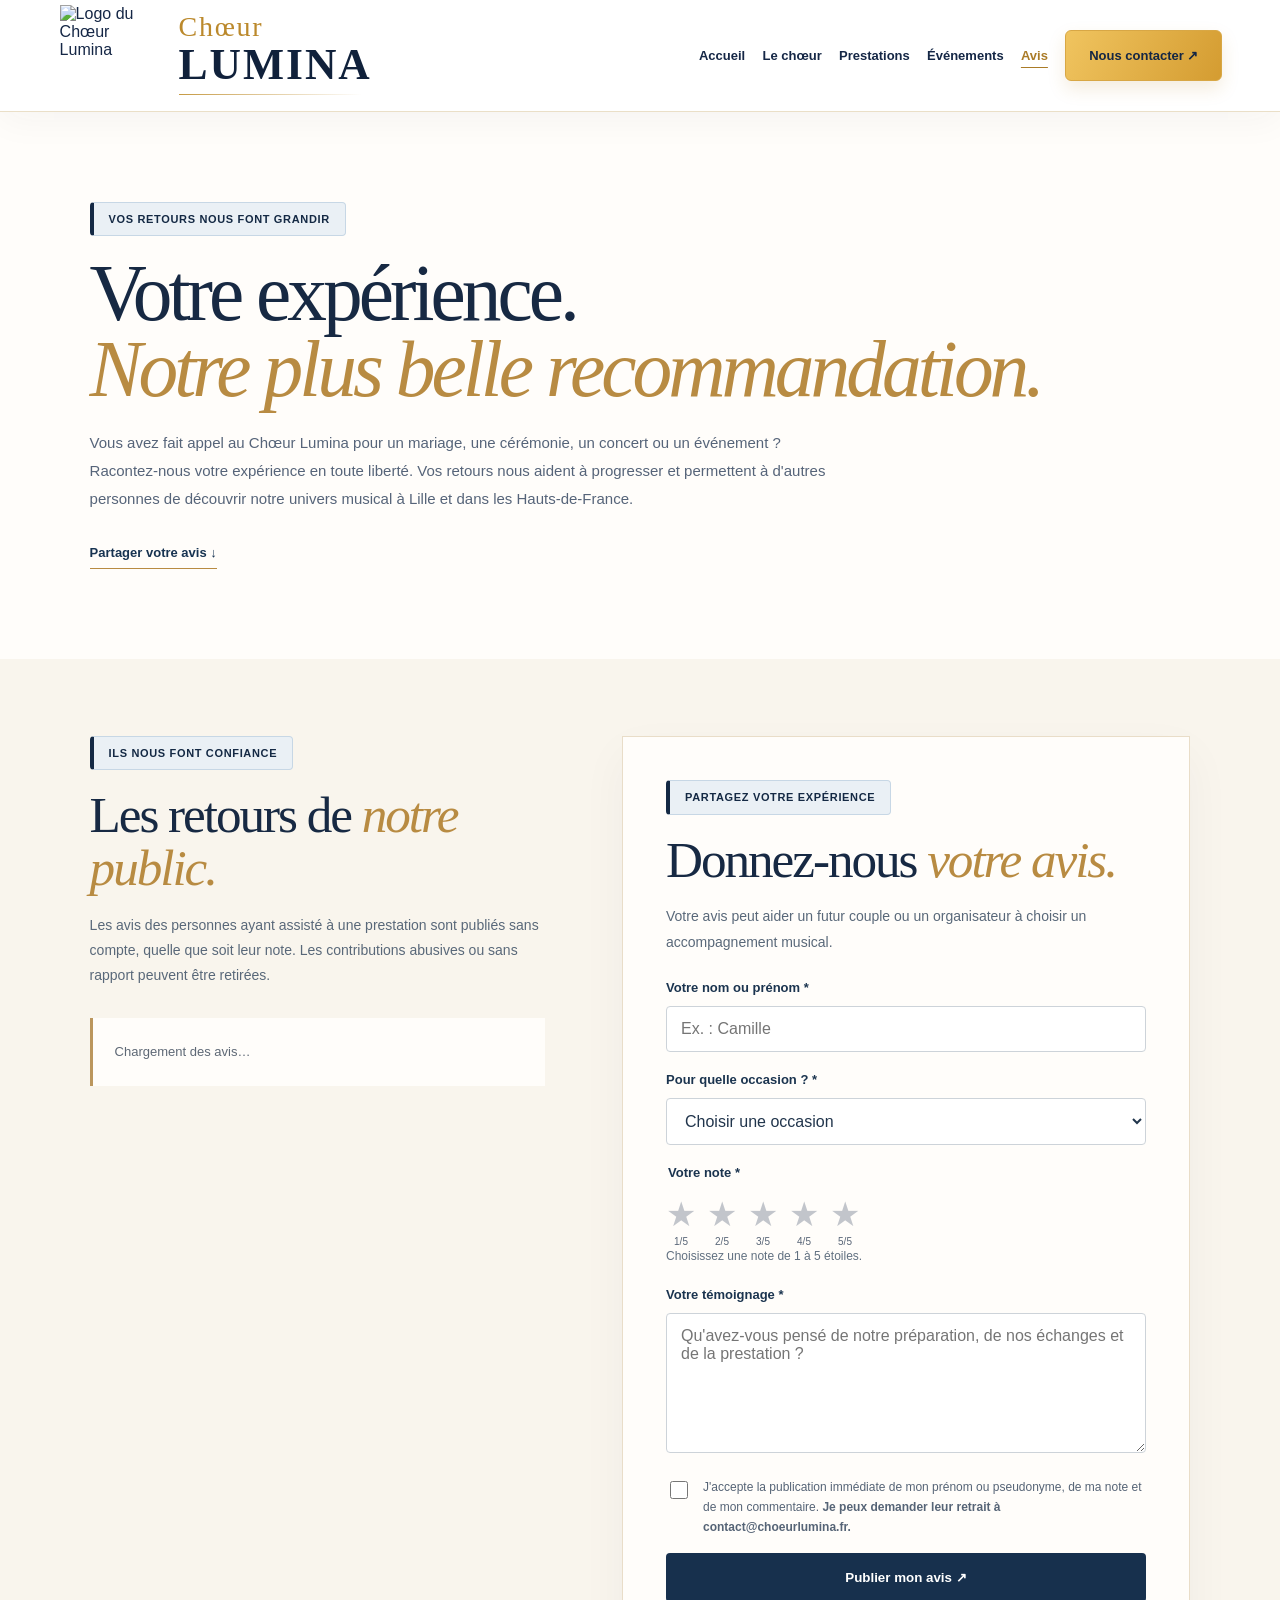
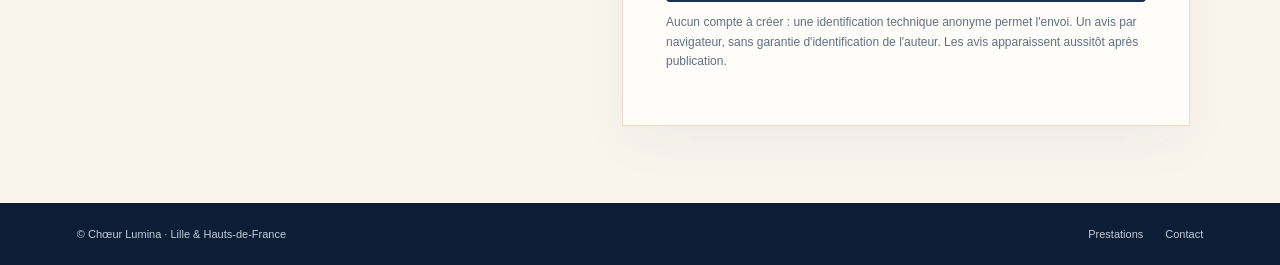
==== avis/index.html @ ef507a14 "Prepare public reviews list and immediate form publishing" ====
<!doctype html>
<html lang="fr">
<head>
  <meta charset="utf-8">
  <meta name="viewport" content="width=device-width, initial-scale=1">
  <meta name="theme-color" content="#fffdfa">
  <meta name="description" content="Vous avez assisté à une prestation du Chœur Lumina à Lille ? Partagez librement votre avis, votre note et votre expérience lors d'un mariage, concert ou cérémonie.">
  <title>Avis et témoignages | Chœur Lumina à Lille</title>
  <link rel="canonical" href="https://choeurlumina.fr/avis/">
  <link rel="stylesheet" href="/prestations.css?v=20261103-01">
  <link rel="stylesheet" href="/site-header.css?v=20261008-09">
  <link rel="stylesheet" href="/avis/avis.css?v=20261103-01">
</head>
<body>
<header class="site-header">
  <a class="brand" href="/" aria-label="Chœur Lumina, accueil">
    <span class="brand-art"><img src="https://raw.githubusercontent.com/gaybg13/Choeur-Lumina-APP-WEB/main/public/icons/icon-512.png" alt="Logo du Chœur Lumina" width="104" height="104"></span>
    <span class="brand-name"><span>Chœur</span><strong>LUMINA</strong><i aria-hidden="true"></i></span>
  </a>
  <button class="menu-toggle" type="button" aria-expanded="false" aria-controls="site-menu" aria-label="Afficher le menu"><span aria-hidden="true">☰</span></button>
  <nav class="site-menu" id="site-menu" aria-label="Navigation principale">
    <a href="/">Accueil</a><a href="/choeur/">Le chœur</a><a href="/prestations/">Prestations</a><a href="/evenements/">Événements</a><a href="/avis/" aria-current="page">Avis</a><a href="/contact/" class="contact-link">Nous contacter ↗</a>
  </nav>
</header>
<main>
  <section class="avis-hero">
    <p class="section-kicker">VOS RETOURS NOUS FONT GRANDIR</p>
    <h1>Votre expérience.<br><em>Notre plus belle recommandation.</em></h1>
    <p>Vous avez fait appel au Chœur Lumina pour un mariage, une cérémonie, un concert ou un événement ? Racontez-nous votre expérience en toute liberté. Vos retours nous aident à progresser et permettent à d'autres personnes de découvrir notre univers musical à Lille et dans les Hauts-de-France.</p>
    <a class="avis-jump" href="#donner-avis">Partager votre avis ↓</a>
  </section>
  <section class="avis-content" aria-labelledby="avis-title">
    <div class="avis-intro">
      <p class="section-kicker">ILS NOUS FONT CONFIANCE</p>
      <h2 id="avis-title">Les retours de <em>notre public.</em></h2>
      <p>Les avis des personnes ayant assisté à une prestation sont publiés sans compte, quelle que soit leur note. Les contributions abusives ou sans rapport peuvent être retirées.</p>
      <div class="avis-summary" id="reviews-summary" hidden><strong id="reviews-average">—</strong><span><span class="avis-summary-stars">★★★★★</span><small id="reviews-count"></small></span></div><div id="reviews-list" class="reviews-list"><p class="avis-empty">Chargement des avis…</p></div>
    </div>
    <div class="avis-form-panel" id="donner-avis">
      <p class="section-kicker">PARTAGEZ VOTRE EXPÉRIENCE</p>
      <h2>Donnez-nous <em>votre avis.</em></h2>
      <p class="avis-lead">Votre avis peut aider un futur couple ou un organisateur à choisir un accompagnement musical.</p>
      <form id="review-form">
        <label for="review-name">Votre nom ou prénom <span aria-hidden="true">*</span></label>
        <input id="review-name" name="name" maxlength="100" autocomplete="name" placeholder="Ex. : Camille" required>
        <label for="review-event">Pour quelle occasion ? <span aria-hidden="true">*</span></label>
        <select id="review-event" name="event" required>
          <option value="">Choisir une occasion</option>
          <option>Mariage</option><option>Messe ou cérémonie religieuse</option><option>Concert</option><option>Hommage ou requiem</option><option>Événement privé ou associatif</option><option>Autre prestation</option>
        </select>
        <fieldset class="rating-fieldset">
          <legend>Votre note <span aria-hidden="true">*</span></legend>
          <div class="rating-options" role="radiogroup" aria-label="Note sur 5">
            <label><input type="radio" name="rating" value="1" required><span>★</span><small>1/5</small></label>
            <label><input type="radio" name="rating" value="2"><span>★</span><small>2/5</small></label>
            <label><input type="radio" name="rating" value="3"><span>★</span><small>3/5</small></label>
            <label><input type="radio" name="rating" value="4"><span>★</span><small>4/5</small></label>
            <label><input type="radio" name="rating" value="5"><span>★</span><small>5/5</small></label>
          </div>
          <p id="rating-label" class="rating-help" aria-live="polite">Choisissez une note de 1 à 5 étoiles.</p>
        </fieldset>
        <label for="review-comment">Votre témoignage <span aria-hidden="true">*</span></label>
        <textarea id="review-comment" name="comment" maxlength="2000" rows="6" placeholder="Qu'avez-vous pensé de notre préparation, de nos échanges et de la prestation ?" required></textarea>
        <label class="review-consent"><input type="checkbox" name="consent" id="review-consent" required><span>J'accepte la publication immédiate de mon prénom ou pseudonyme, de ma note et de mon commentaire. <strong>Je peux demander leur retrait à contact@choeurlumina.fr.</strong></span></label>
        <button type="submit" class="avis-submit">Publier mon avis ↗</button>
        <p class="avis-note">Aucun compte à créer : une identification technique anonyme permet l'envoi. Un avis par navigateur, sans garantie d'identification de l'auteur. Les avis apparaissent aussitôt après publication.</p>
        <p id="review-status" class="avis-status" aria-live="polite"></p>
      </form>
    </div>
  </section>
</main>
<footer class="footer"><span>© Chœur Lumina · Lille & Hauts-de-France</span><div><a href="/prestations/">Prestations</a><a href="/contact/">Contact</a></div></footer>
<script type="module" src="/avis/avis.js?v=20261103-03"></script>
</body>
</html>
---- prestations.css ----
:root{--ink:#172943;--gold:#b88b42;--paper:#fffdfa;--cream:#f9f4ea;--navy:#142640;--muted:#5f6c7c}
*,*::before,*::after{box-sizing:border-box}html{scroll-behavior:smooth;scroll-padding-top:16px}
body{margin:0;background:var(--paper);color:var(--ink);font-family:"DM Sans",sans-serif;-webkit-font-smoothing:antialiased}
a{color:inherit;text-decoration:none}h1,h2,h3,p{margin-top:0}
h1,h2,h3{font-family:"Cormorant Garamond",Georgia,serif;font-weight:500}
a:focus-visible,button:focus-visible{outline:3px solid #c29a54;outline-offset:4px}
.section-kicker{display:inline-flex;align-items:center;gap:10px;padding:5px 16px 5px 5px;margin:0 0 19px;background:#eaf0f5;border:1px solid #c7d7e5;border-radius:4px;color:#142944;font-size:11px;font-weight:800;line-height:1.3;letter-spacing:.075em}
.section-number{display:grid;place-items:center;min-width:35px;height:30px;background:#142944;border-radius:3px;color:#fff;font-size:12px;letter-spacing:normal}
.section-kicker-dark{background:#f5f7f9;color:#142944;border-color:#e0e5eb}.section-kicker-dark .section-number{background:#c89b4c;color:#142640}
.intro{display:grid;grid-template-columns:minmax(0,1fr) minmax(0,.78fr);gap:clamp(30px,6vw,100px);align-items:center;padding:clamp(45px,5vw,75px) clamp(24px,6vw,100px) clamp(44px,5vw,70px);background:linear-gradient(115deg,#fffdf9 9%,#faf5ec 100%)}
.intro-lead h1{font-size:clamp(4.1rem,7vw,8.4rem);line-height:.9;letter-spacing:-.057em;margin:0 0 22px;color:#142640}
h1 em,h2 em{font-weight:500;color:#b88b42}
.intro-emphasis{font:500 clamp(1.35rem,2vw,2rem)/1.23 "Cormorant Garamond",serif;color:#364861;max-width:660px;margin:0}
.intro-side{border-left:2px solid #e2c899;padding-left:clamp(23px,3vw,42px)}
.intro-side>p{font-size:clamp(13px,1.1vw,15px);line-height:1.83;color:#4e5b70;margin:0 0 16px}
.intro-actions{display:flex;align-items:center;flex-wrap:wrap;gap:19px;margin-top:24px}
.button{display:inline-flex;align-items:center;justify-content:space-between;gap:25px;min-height:52px;padding:15px 18px;font-size:12px;font-weight:800;line-height:1.2;transition:transform .22s,box-shadow .22s;border-radius:5px}
.button:hover{transform:translateY(-3px)}
.button-gold{background:linear-gradient(112deg,#edc676,#d6a042);color:#142640;border:1px solid #d6a042;box-shadow:0 10px 22px rgba(167,119,50,.14)}
.button-gold:hover{box-shadow:0 15px 29px rgba(167,119,50,.23)}
.text-link{display:inline-flex;align-items:center;gap:13px;color:#855f2e;font-size:12px;font-weight:800;border-bottom:1px solid #aa7d40;padding-bottom:8px;transition:gap .22s}.text-link:hover{gap:19px}
.offers{padding:clamp(45px,5vw,74px) clamp(24px,6vw,100px) clamp(55px,6vw,84px);background:#f9f5ed}
.offers-heading{display:grid;grid-template-columns:minmax(0,1fr) minmax(0,.6fr);gap:45px;align-items:end;margin-bottom:30px}
.offers-heading h2,.approach-heading h2{font-size:clamp(3rem,4.65vw,5.35rem);letter-spacing:-.05em;line-height:.99;margin:0}
.offers-heading>p{color:#626d7a;font-size:14px;line-height:1.75;max-width:375px;margin:0 0 3px}
.offers-grid{display:grid;grid-template-columns:repeat(2,minmax(0,1fr));gap:16px}
.offer-card{position:relative;display:flex;flex-direction:column;min-height:286px;background:#fffdf9;padding:clamp(25px,2.9vw,39px);border:1px solid #e5d8c2;transition:transform .27s,box-shadow .27s,border-color .27s}
.offer-card:hover{transform:translateY(-4px);box-shadow:0 14px 30px rgba(21,38,64,.08);border-color:#c5a269}
.offer-top{display:flex;justify-content:space-between;align-items:flex-start}
.offer-index{display:grid;place-items:center;background:#152b49;color:#fff;border-radius:4px;width:36px;height:36px;font-weight:800;font-size:12px}
.offer-icon{color:#b68b47;font:34px Georgia,serif;line-height:1}
.offer-card h3{font-size:clamp(2rem,2.6vw,3.15rem);line-height:1.06;letter-spacing:-.025em;margin:22px 0 11px;color:#182f4d}
.offer-card p{font-size:13px;line-height:1.75;color:#667082;max-width:510px;margin:0 0 18px}
.offer-hint{font-size:10px;font-weight:800;color:#815b26;letter-spacing:.12em;margin-top:auto;margin-bottom:16px}
.offer-card>a{display:inline-flex;align-items:center;gap:18px;align-self:flex-start;color:#254261;font-size:12px;font-weight:800;border-bottom:1px solid #b68d4b;padding-bottom:7px;transition:gap .2s}
.offer-card>a:hover{gap:25px}
.approach{display:grid;grid-template-columns:minmax(0,.85fr) minmax(0,1.2fr);gap:clamp(30px,6vw,95px);align-items:start;background:#fffdf9;padding:clamp(48px,5vw,72px) clamp(24px,6vw,100px)}
.approach-heading>p:not(.section-kicker){font-size:14px;color:#5d6b7c;line-height:1.72;max-width:445px;margin:16px 0 0}
.approach-steps{display:grid;gap:0}
.approach-steps>div{display:grid;grid-template-columns:45px minmax(0,1fr);column-gap:15px;padding:19px 0;border-bottom:1px solid #e9dfce}
.approach-steps>div:first-child{padding-top:5px}.approach-steps>div:last-child{border-bottom:none}
.approach-steps>div>span{grid-row:span 2;color:#b3863f;font:600 31px/1 "Cormorant Garamond",serif}
.approach-steps strong{font-size:14px;color:#1a2f4d;margin-bottom:6px}
.approach-steps p{font-size:12px;line-height:1.7;color:#667284;margin:0}
.invite{display:flex;justify-content:space-between;align-items:center;gap:35px;background:#142640;color:#fff;padding:clamp(38px,4.5vw,64px) clamp(24px,6vw,100px)}
.invite>div{max-width:850px}
.invite h2{font-size:clamp(2.5rem,4vw,4.7rem);line-height:1.03;letter-spacing:-.032em;margin:0 0 14px}
.invite h2 em{color:#e6bd75}
.invite p:not(.section-kicker){color:#dae1e9;font-size:13px;line-height:1.7;margin:0}
.invite .button{flex:none}
.footer{display:flex;align-items:center;justify-content:space-between;gap:25px;background:#0c1d34;color:#c2ccda;padding:25px clamp(24px,6vw,100px);font-size:11px}
.footer div{display:flex;gap:22px}.footer a:hover{color:#efc37b}
@media(max-width:1080px){.intro{grid-template-columns:minmax(0,1fr) minmax(0,.95fr)}.intro-lead h1{font-size:clamp(3.7rem,6.7vw,6rem)}.offers-heading h2,.approach-heading h2{font-size:clamp(2.9rem,5vw,4.4rem)}}
@media(max-width:760px){.intro,.offers-heading,.approach{grid-template-columns:1fr;gap:24px}.intro{padding:38px 6%}.intro-lead h1{font-size:clamp(3.7rem,11vw,6rem)}.intro-side{padding-left:18px}.offers{padding:46px 6%}.offers-grid{grid-template-columns:1fr}.offers-heading{gap:13px}.offer-card{min-height:0;padding:25px}.offer-card h3{font-size:2.6rem}.approach{padding:47px 6%;gap:18px}.invite{flex-direction:column;align-items:stretch;gap:25px;padding:42px 6%}.invite .button{align-self:flex-start}.footer{padding:24px 6%;flex-direction:column;align-items:flex-start;gap:18px}}
@media(max-width:390px){.intro-lead h1{font-size:clamp(3.3rem,11vw,4.3rem)}.intro-actions{align-items:flex-start;flex-direction:column}.button{font-size:11px}}
@media(prefers-reduced-motion:reduce){html{scroll-behavior:auto}*,*:before,*:after{transition:none!important;animation:none!important}}

/* Épure la numérotation, privilégie les intitulés */
.section-kicker{padding:9px 15px;border-left:4px solid #142944;letter-spacing:.06em}
.section-kicker-dark{border-left-color:#d0a451}
.offer-top{justify-content:flex-end}
.offer-card h3{margin-top:13px}
.approach-steps>div{grid-template-columns:1fr;padding:18px 0;gap:5px}
.approach-steps strong{font-size:15px}

/* Identité commerciale illustrée, photo transparente intégrée sans cadre artificiel */
.intro{grid-template-columns:minmax(0,1.14fr) minmax(320px,.86fr);gap:clamp(28px,5vw,82px);align-items:center;padding-block:36px 0;min-height:500px;overflow:hidden;position:relative}
.intro-content{position:relative;z-index:2;padding-bottom:50px}
.intro-lead{display:contents}
.intro-content h1{font-size:clamp(4.2rem,6.1vw,7.8rem);letter-spacing:-.055em;line-height:.91;margin-bottom:18px}
.intro-content .intro-emphasis{font-size:clamp(1.6rem,2.3vw,2.6rem);max-width:640px;margin-bottom:16px;color:#3b4b62}
.intro-content .intro-side{border-left:0;padding-left:0;max-width:650px}
.intro-content .intro-side>p{margin-bottom:10px;font-size:14px;line-height:1.75}
.intro-content .intro-side strong{color:#162d49}
.intro-content .intro-actions{margin-top:21px}
.intro-visual{position:relative;align-self:stretch;min-height:495px;isolation:isolate;display:flex;justify-content:center;align-items:flex-end;background:linear-gradient(145deg,#1b3150,#11223c);border-radius:175px 175px 0 0;border:1px solid rgba(210,178,123,.27);border-bottom:none;overflow:hidden}
.intro-visual::before{content:"";position:absolute;inset:10% 10% auto;border:1px solid rgba(214,177,111,.42);border-radius:50%;aspect-ratio:1;z-index:0}
.intro-visual::after{content:"";position:absolute;width:48%;height:30%;border-radius:50%;filter:blur(50px);background:rgba(223,173,87,.2);top:23%;left:20%;z-index:0}
.intro-visual img{display:block;width:min(112%,490px);max-width:none;height:auto;max-height:485px;object-fit:contain;position:relative;z-index:2;filter:drop-shadow(0 13px 18px rgba(4,14,30,.18))}
.image-eyebrow{position:absolute;z-index:3;left:32px;top:32px;color:#f3d99e;font-size:10px;letter-spacing:.16em;font-weight:800}
.photo-caption{position:absolute;left:23px;bottom:18px;right:23px;background:rgba(12,28,51,.89);border:1px solid rgba(234,195,127,.35);padding:13px 15px;color:#f7edd9;font-size:11px;font-weight:600;line-height:1.3;z-index:3;display:flex;align-items:center;gap:12px}
.photo-caption-line{display:inline-block;flex:none;width:24px;height:1px;background:#e1b866}
@media(max-width:1100px){.intro{grid-template-columns:minmax(0,1fr) minmax(270px,.75fr);gap:25px}.intro-content h1{font-size:clamp(3.8rem,6vw,6.5rem)}.intro-visual{min-height:430px}.intro-visual img{max-height:420px}}
@media(max-width:760px){.intro{grid-template-columns:1fr;gap:0;padding:36px 6% 0;min-height:0}.intro-content{padding-bottom:30px}.intro-content h1{font-size:clamp(3.75rem,11vw,5.8rem)}.intro-visual{min-height:355px;max-width:510px;width:100%;margin-inline:auto;border-radius:160px 160px 0 0}.intro-visual img{max-height:360px}.image-eyebrow{top:22px;left:24px}.photo-caption{bottom:13px}.offers{padding-top:50px}}
@media(max-width:390px){.intro-visual{min-height:320px}.intro-visual img{max-height:322px}.intro-content .intro-side>p{font-size:13px}}

/* Fond ivoire-doré : le vêtement noir des musiciens reste parfaitement détaché */
.intro-visual{background:radial-gradient(ellipse at 55% 37%,#fffdf4 0%,#f4e7d2 52%,#ddc7a5 100%);border-color:#d5bb91}
.intro-visual::before{border-color:rgba(50,62,76,.22)}
.intro-visual::after{background:rgba(184,136,64,.15)}
.image-eyebrow{color:#73552e}
.intro-visual img{width:min(100%,405px);max-height:440px}
.photo-caption{background:rgba(18,39,67,.95);border-color:#caa56b}

/* Composition éditoriale épurée — le bassiste est détouré, sans panneau coloré */
.intro{
  background:#fffdfa;
  grid-template-columns:minmax(0,1fr) minmax(300px,.68fr);
  gap:clamp(22px,3vw,65px);
  padding-block:clamp(42px,5vw,74px);
  min-height:0;
  align-items:center;
  overflow:visible;
}
.intro-content{padding-bottom:0}
.intro-visual{
  align-self:center;
  min-height:0;
  display:flex;
  align-items:center;
  justify-content:center;
  background:none;
  border:0;
  border-radius:0;
  overflow:visible;
  isolation:auto;
  padding:10px 0;
}
.intro-visual::before,.intro-visual::after{content:none;display:none}
.intro-visual img{
  position:relative;
  width:min(100%,350px);
  max-width:100%;
  height:auto;
  max-height:none;
  object-fit:contain;
  filter:drop-shadow(0 14px 15px rgba(19,38,62,.14));
  image-rendering:auto;
}
@media(max-width:1100px){
 .intro{grid-template-columns:minmax(0,1fr) minmax(255px,.65fr)}
 .intro-visual{min-height:0;border-radius:0}
 .intro-visual img{max-height:none;width:min(100%,320px)}
}
@media(max-width:760px){
 .intro{grid-template-columns:1fr;padding:37px 6% 34px;gap:10px}
 .intro-visual{max-width:420px;min-height:0;width:100%;margin:auto;padding-top:5px}
 .intro-visual img{max-height:none;width:min(78%,330px)}
 .intro-content{padding-bottom:12px}
}

/* Possibilités de prestations mariage : continuité de la charte ivoire, marine et or */
.wedding-options{padding:clamp(48px,5vw,76px) clamp(24px,6vw,100px);background:#fffdfa}
.wedding-options-heading{max-width:900px;margin-bottom:26px}
.wedding-options-heading h2{font-size:clamp(2.6rem,4.5vw,5rem);line-height:1.02;letter-spacing:-.045em;margin:0 0 18px;color:#172943}
.wedding-options-heading>p:not(.section-kicker){font-size:14px;line-height:1.85;color:#586679;max-width:780px}
.wedding-options-grid{display:grid;grid-template-columns:repeat(2,minmax(0,1fr));gap:15px;margin:26px 0}
.wedding-options-grid article{padding:clamp(23px,2.5vw,34px);background:#f9f5ed;border:1px solid #e7dcc9;border-top:3px solid #b88b42}
.wedding-options-grid h3{font-size:clamp(1.85rem,2.5vw,2.7rem);line-height:1.08;color:#172943;margin:0 0 12px}
.wedding-options-grid p,.wedding-options-note{font-size:13px;line-height:1.8;color:#596779;margin:0}
.wedding-options-grid article:last-child{grid-column:1/-1}
.wedding-options-note{margin:0 0 23px;max-width:800px}
@media(max-width:760px){.wedding-options{padding:47px 6%}.wedding-options-grid{grid-template-columns:1fr}.wedding-options-grid article:last-child{grid-column:auto}}
---- site-header.css ----
/* Identical editorial masthead on every Chœur Lumina page.
   Mirrors the approved homepage banner; deliberately scoped so footer/page
   content uses its own CSS. */
.site-header{height:112px;padding:7px clamp(22px,4.5vw,85px);display:flex;justify-content:space-between;align-items:center;gap:28px;position:relative;z-index:50;background:#fff;border-bottom:1px solid #eadfc8;box-shadow:0 8px 35px rgba(38,40,48,.045);color:#152746;font-family:"DM Sans",sans-serif}
.site-header .brand{display:flex;align-items:center;flex-shrink:0;gap:16px;min-width:0;color:#152746;font-size:initial;letter-spacing:normal}
.site-header .brand-art{display:flex;align-items:center;justify-content:center;width:105px;height:103px;flex:none;overflow:hidden}
.site-header .brand-art img{display:block;width:101px;height:101px;object-fit:contain;mix-blend-mode:multiply}
.site-header .brand-name{display:flex;flex-direction:column;font-family:"Cormorant Garamond",Georgia,serif;line-height:.81;white-space:nowrap}
.site-header .brand-name>span{font-size:28px;color:#bb892c;letter-spacing:.06em;font-weight:500}
.site-header .brand-name strong{font-size:clamp(38px,3.4vw,57px);color:#10213b;font-weight:600;letter-spacing:.045em;margin-top:8px}
.site-header .brand-name i{display:block;height:1px;background:linear-gradient(90deg,#c69a44,transparent);width:95%;margin-top:12px}
.site-header .site-menu{display:flex;align-items:center;gap:clamp(9px,1.35vw,24px);font-size:13px;font-weight:600;white-space:nowrap}
.site-header .site-menu>a:not(.contact-link){transition:color .25s}
.site-header .site-menu>a:not(.contact-link):hover{color:#bb892c}
.site-header .site-menu a[aria-current="page"]:not(.contact-link){color:#aa7b27;text-decoration:underline;text-underline-offset:7px}
.site-header .contact-link{display:flex;gap:24px;align-items:center;justify-content:center;padding:17px 23px;border:1px solid #d8a745;border-radius:6px;background:linear-gradient(116deg,#f0c45f,#d49c31);color:#142644;box-shadow:0 8px 18px rgba(184,127,36,.15);transition:transform .25s,box-shadow .25s}
.site-header .contact-link:hover{transform:translateY(-3px);box-shadow:0 13px 22px rgba(184,127,36,.21)}
.site-header .menu-toggle{display:none}
.site-header a:focus-visible,.site-header button:focus-visible{outline:3px solid #bb892c;outline-offset:4px}
@media(max-width:1250px){
 .site-header{padding:6px 3%;gap:12px}
 .site-header .brand{gap:8px}
 .site-header .brand-art,.site-header .brand-art img{width:85px;height:85px}
 .site-header .brand-name strong{font-size:43px}
 .site-header .site-menu{gap:16px}
 .site-header .contact-link{padding:14px 15px;gap:9px}
}
@media(max-width:1080px){
 .site-header{height:76px;padding:5px 18px}
 .site-header .brand-art,.site-header .brand-art img{width:62px;height:62px}
 .site-header .brand-name strong{font-size:34px}
 .site-header .brand-name>span{font-size:18px}
 .site-header .brand-name i{margin-top:9px}
 .site-header .menu-toggle{display:grid;place-items:center;width:42px;height:42px;border:1px solid #e3d0a7;background:transparent;color:#112340;font-size:24px;border-radius:5px;cursor:pointer}
 .site-header .site-menu{display:none;position:absolute;top:76px;left:0;right:0;background:#fffbf3;box-shadow:0 20px 30px rgba(9,22,40,.15);padding:15px;flex-direction:column;align-items:stretch;gap:0;font-size:14px;white-space:normal}
 .site-header .site-menu.is-open{display:flex}
 .site-header .site-menu>a{padding:14px}
 .site-header .site-menu .contact-link{justify-content:center}
}
---- avis/avis.css ----
.avis-hero{padding:clamp(55px,7vw,105px) clamp(24px,7vw,115px);background:#fffdfa}.avis-hero h1{font-size:clamp(3.7rem,6.2vw,7.5rem);line-height:.96;letter-spacing:-.05em;max-width:1040px;margin:0 0 22px}.avis-hero h1 em,.avis-content h2 em{color:#b88b42}.avis-hero>p:not(.section-kicker){color:#566479;line-height:1.85;max-width:760px;font-size:15px}.avis-jump{display:inline-block;margin-top:18px;padding-bottom:8px;border-bottom:1px solid #b88b42;color:#173351;font-weight:700;font-size:13px}.avis-content{display:grid;grid-template-columns:minmax(0,.8fr) minmax(0,1fr);gap:clamp(28px,6vw,100px);padding:clamp(50px,6vw,90px) clamp(24px,7vw,115px);background:#f9f5ed}.avis-content h2{font-size:clamp(2.8rem,4vw,5rem);line-height:1.03;letter-spacing:-.04em;margin:0 0 18px;color:#172943}.avis-intro>p:not(.section-kicker),.avis-lead{color:#596879;font-size:14px;line-height:1.8}.avis-empty{border-left:3px solid #bb965d;padding:22px;background:#fffdfa;color:#5e6875;font-size:13px;line-height:1.8;margin-top:30px}.avis-form-panel{padding:clamp(24px,3.4vw,46px);background:#fffdfa;border:1px solid #e9ddc8;box-shadow:0 18px 45px rgba(20,38,64,.045)}#review-form{display:grid;gap:11px;margin-top:25px}#review-form>label:not(.review-consent),.rating-fieldset legend{font-size:13px;font-weight:700;color:#1b344f}#review-form input:not([type=radio]):not([type=checkbox]),#review-form select,#review-form textarea{font:inherit;width:100%;padding:13px 14px;background:#fff;border:1px solid #cdd3d9;border-radius:4px;color:#21354c;margin-bottom:9px}#review-form textarea{resize:vertical;min-height:140px}.rating-fieldset{border:0;padding:2px 0 10px;margin:0}.rating-options{display:flex;gap:11px;flex-wrap:wrap;margin-top:12px}.rating-options label{display:flex;flex-direction:column;align-items:center;gap:2px;cursor:pointer}.rating-options input{position:absolute;opacity:0;width:1px;height:1px}.rating-options span{font-size:34px;color:#c2c5cb;transition:color .15s}.rating-options label.chosen span,.rating-options label.filled span{color:#b88b42}.rating-options input:focus-visible+span{outline:2px solid #173351;outline-offset:2px}.rating-options small{font-size:10px;color:#576476}.rating-help,.avis-note,.avis-status{font-size:12px;color:#617080;line-height:1.6;margin:0}.review-consent{display:flex;align-items:flex-start;gap:12px;font-size:12px;line-height:1.65;color:#566476;margin:5px 0}.review-consent input{width:18px;height:18px;flex:none;margin-top:3px}.avis-submit{background:#17304d;color:#fff;border:0;border-radius:4px;padding:17px 22px;font-weight:700;cursor:pointer;text-align:center}.avis-submit:hover{background:#2a4767}@media(max-width:800px){.avis-content{grid-template-columns:1fr}.avis-hero,.avis-content{padding-inline:6%}}
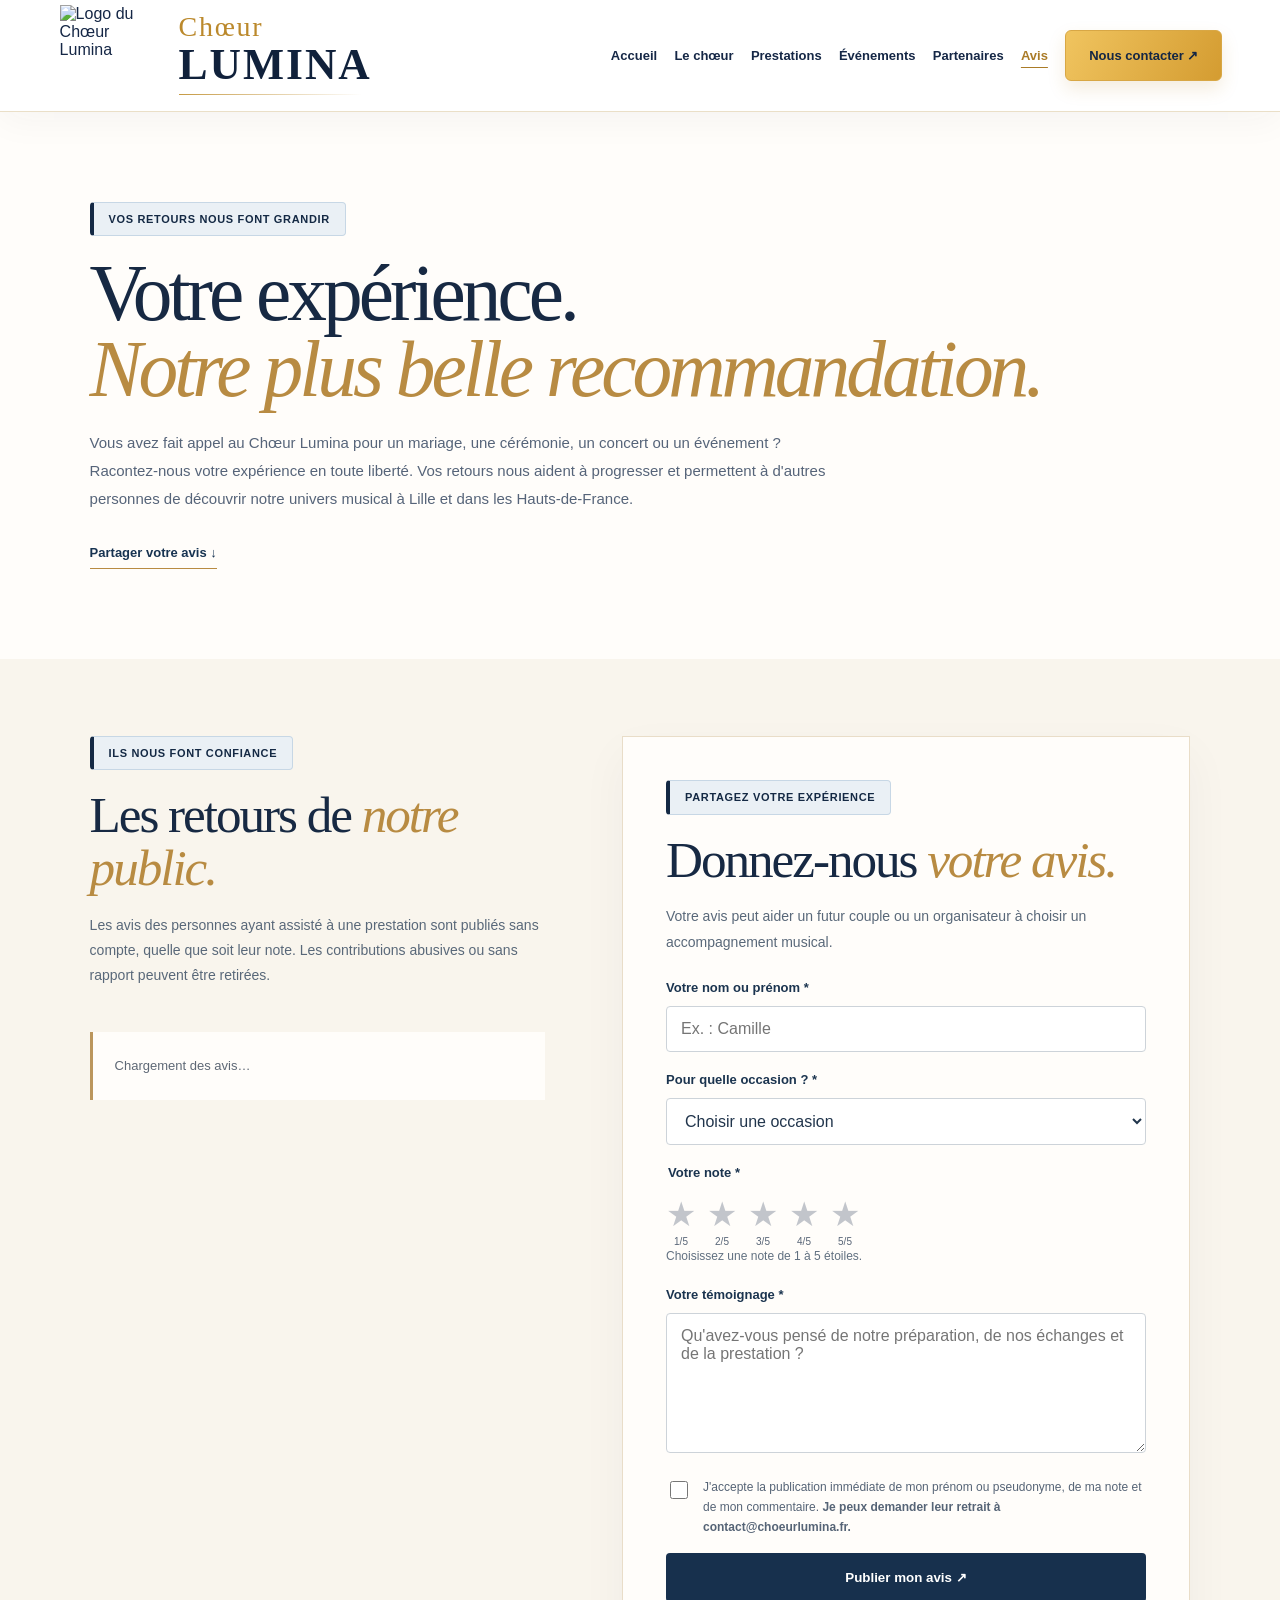
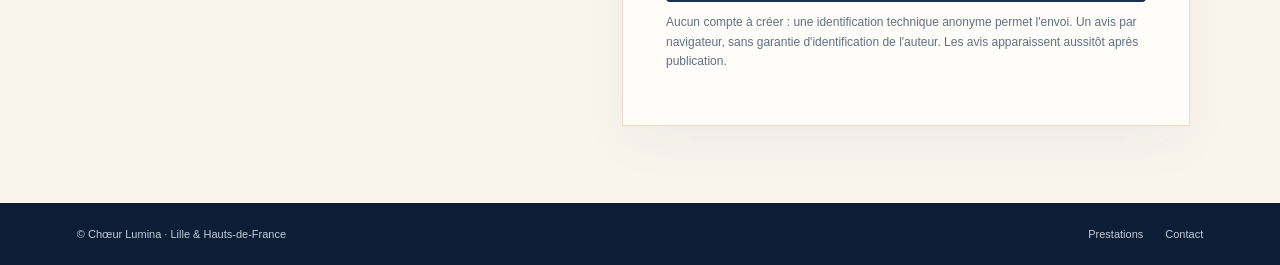
==== commit bc24c767: "Navigation: show Avis section in the main menu" ====
--- a/avis/index.html
+++ b/avis/index.html
@@ -19,7 +19,7 @@
   </a>
   <button class="menu-toggle" type="button" aria-expanded="false" aria-controls="site-menu" aria-label="Afficher le menu"><span aria-hidden="true">☰</span></button>
   <nav class="site-menu" id="site-menu" aria-label="Navigation principale">
-    <a href="/">Accueil</a><a href="/choeur/">Le chœur</a><a href="/prestations/">Prestations</a><a href="/evenements/">Événements</a><a href="/avis/" aria-current="page">Avis</a><a href="/contact/" class="contact-link">Nous contacter ↗</a>
+    <a href="/">Accueil</a><a href="/choeur/">Le chœur</a><a href="/prestations/">Prestations</a><a href="/evenements/">Événements</a><a href="/partenaires/">Partenaires</a><a href="/avis/" aria-current="page">Avis</a><a href="/contact/" class="contact-link">Nous contacter ↗</a>
   </nav>
 </header>
 <main>
@@ -70,6 +70,7 @@
   </section>
 </main>
 <footer class="footer"><span>© Chœur Lumina · Lille & Hauts-de-France</span><div><a href="/prestations/">Prestations</a><a href="/contact/">Contact</a></div></footer>
+<script src="/avis/firebase-config.js?v=20261103-01"></script>
 <script type="module" src="/avis/avis.js?v=20261103-03"></script>
 </body>
 </html>
--- a/avis/avis.css
+++ b/avis/avis.css
@@ -1 +1,15 @@
-.avis-hero{padding:clamp(55px,7vw,105px) clamp(24px,7vw,115px);background:#fffdfa}.avis-hero h1{font-size:clamp(3.7rem,6.2vw,7.5rem);line-height:.96;letter-spacing:-.05em;max-width:1040px;margin:0 0 22px}.avis-hero h1 em,.avis-content h2 em{color:#b88b42}.avis-hero>p:not(.section-kicker){color:#566479;line-height:1.85;max-width:760px;font-size:15px}.avis-jump{display:inline-block;margin-top:18px;padding-bottom:8px;border-bottom:1px solid #b88b42;color:#173351;font-weight:700;font-size:13px}.avis-content{display:grid;grid-template-columns:minmax(0,.8fr) minmax(0,1fr);gap:clamp(28px,6vw,100px);padding:clamp(50px,6vw,90px) clamp(24px,7vw,115px);background:#f9f5ed}.avis-content h2{font-size:clamp(2.8rem,4vw,5rem);line-height:1.03;letter-spacing:-.04em;margin:0 0 18px;color:#172943}.avis-intro>p:not(.section-kicker),.avis-lead{color:#596879;font-size:14px;line-height:1.8}.avis-empty{border-left:3px solid #bb965d;padding:22px;background:#fffdfa;color:#5e6875;font-size:13px;line-height:1.8;margin-top:30px}.avis-form-panel{padding:clamp(24px,3.4vw,46px);background:#fffdfa;border:1px solid #e9ddc8;box-shadow:0 18px 45px rgba(20,38,64,.045)}#review-form{display:grid;gap:11px;margin-top:25px}#review-form>label:not(.review-consent),.rating-fieldset legend{font-size:13px;font-weight:700;color:#1b344f}#review-form input:not([type=radio]):not([type=checkbox]),#review-form select,#review-form textarea{font:inherit;width:100%;padding:13px 14px;background:#fff;border:1px solid #cdd3d9;border-radius:4px;color:#21354c;margin-bottom:9px}#review-form textarea{resize:vertical;min-height:140px}.rating-fieldset{border:0;padding:2px 0 10px;margin:0}.rating-options{display:flex;gap:11px;flex-wrap:wrap;margin-top:12px}.rating-options label{display:flex;flex-direction:column;align-items:center;gap:2px;cursor:pointer}.rating-options input{position:absolute;opacity:0;width:1px;height:1px}.rating-options span{font-size:34px;color:#c2c5cb;transition:color .15s}.rating-options label.chosen span,.rating-options label.filled span{color:#b88b42}.rating-options input:focus-visible+span{outline:2px solid #173351;outline-offset:2px}.rating-options small{font-size:10px;color:#576476}.rating-help,.avis-note,.avis-status{font-size:12px;color:#617080;line-height:1.6;margin:0}.review-consent{display:flex;align-items:flex-start;gap:12px;font-size:12px;line-height:1.65;color:#566476;margin:5px 0}.review-consent input{width:18px;height:18px;flex:none;margin-top:3px}.avis-submit{background:#17304d;color:#fff;border:0;border-radius:4px;padding:17px 22px;font-weight:700;cursor:pointer;text-align:center}.avis-submit:hover{background:#2a4767}@media(max-width:800px){.avis-content{grid-template-columns:1fr}.avis-hero,.avis-content{padding-inline:6%}}+.avis-hero{padding:clamp(55px,7vw,105px) clamp(24px,7vw,115px);background:#fffdfa}.avis-hero h1{font-size:clamp(3.7rem,6.2vw,7.5rem);line-height:.96;letter-spacing:-.05em;max-width:1040px;margin:0 0 22px}.avis-hero h1 em,.avis-content h2 em{color:#b88b42}.avis-hero>p:not(.section-kicker){color:#566479;line-height:1.85;max-width:760px;font-size:15px}.avis-jump{display:inline-block;margin-top:18px;padding-bottom:8px;border-bottom:1px solid #b88b42;color:#173351;font-weight:700;font-size:13px}.avis-content{display:grid;grid-template-columns:minmax(0,.8fr) minmax(0,1fr);gap:clamp(28px,6vw,100px);padding:clamp(50px,6vw,90px) clamp(24px,7vw,115px);background:#f9f5ed}.avis-content h2{font-size:clamp(2.8rem,4vw,5rem);line-height:1.03;letter-spacing:-.04em;margin:0 0 18px;color:#172943}.avis-intro>p:not(.section-kicker),.avis-lead{color:#596879;font-size:14px;line-height:1.8}.avis-empty{border-left:3px solid #bb965d;padding:22px;background:#fffdfa;color:#5e6875;font-size:13px;line-height:1.8;margin-top:30px}.avis-form-panel{padding:clamp(24px,3.4vw,46px);background:#fffdfa;border:1px solid #e9ddc8;box-shadow:0 18px 45px rgba(20,38,64,.045)}#review-form{display:grid;gap:11px;margin-top:25px}#review-form>label:not(.review-consent),.rating-fieldset legend{font-size:13px;font-weight:700;color:#1b344f}#review-form input:not([type=radio]):not([type=checkbox]),#review-form select,#review-form textarea{font:inherit;width:100%;padding:13px 14px;background:#fff;border:1px solid #cdd3d9;border-radius:4px;color:#21354c;margin-bottom:9px}#review-form textarea{resize:vertical;min-height:140px}.rating-fieldset{border:0;padding:2px 0 10px;margin:0}.rating-options{display:flex;gap:11px;flex-wrap:wrap;margin-top:12px}.rating-options label{display:flex;flex-direction:column;align-items:center;gap:2px;cursor:pointer}.rating-options input{position:absolute;opacity:0;width:1px;height:1px}.rating-options span{font-size:34px;color:#c2c5cb;transition:color .15s}.rating-options label.chosen span,.rating-options label.filled span{color:#b88b42}.rating-options input:focus-visible+span{outline:2px solid #173351;outline-offset:2px}.rating-options small{font-size:10px;color:#576476}.rating-help,.avis-note,.avis-status{font-size:12px;color:#617080;line-height:1.6;margin:0}.review-consent{display:flex;align-items:flex-start;gap:12px;font-size:12px;line-height:1.65;color:#566476;margin:5px 0}.review-consent input{width:18px;height:18px;flex:none;margin-top:3px}.avis-submit{background:#17304d;color:#fff;border:0;border-radius:4px;padding:17px 22px;font-weight:700;cursor:pointer;text-align:center}.avis-submit:hover{background:#2a4767}@media(max-width:800px){.avis-content{grid-template-columns:1fr}.avis-hero,.avis-content{padding-inline:6%}}
+
+.avis-summary{display:flex;align-items:center;gap:16px;padding:19px 21px;border:1px solid #e7dcc9;background:#fffdfa;margin:22px 0}
+.avis-summary[hidden]{display:none}
+.avis-summary strong{font:600 42px/1 "Cormorant Garamond",Georgia,serif;color:#172943}
+.avis-summary>span{display:grid;gap:4px}
+.avis-summary-stars,.review-stars{color:#b88b42;letter-spacing:2px}
+.avis-summary small{font-size:12px;color:#5d6c7c}
+.reviews-list{display:grid;gap:12px}
+.review-item{padding:20px;background:#fffdfa;border:1px solid #e6dccb;overflow-wrap:anywhere}
+.review-top{display:flex;align-items:center;justify-content:space-between;gap:14px;flex-wrap:wrap}
+.review-top strong{font-size:14px;color:#172943}
+.review-category{font-size:11px;text-transform:uppercase;letter-spacing:.06em;color:#916a36;margin:9px 0}
+.review-comment{white-space:pre-wrap;font-size:13px;line-height:1.7;color:#516074;margin:0}
+.avis-submit:disabled{opacity:.6;cursor:not-allowed}
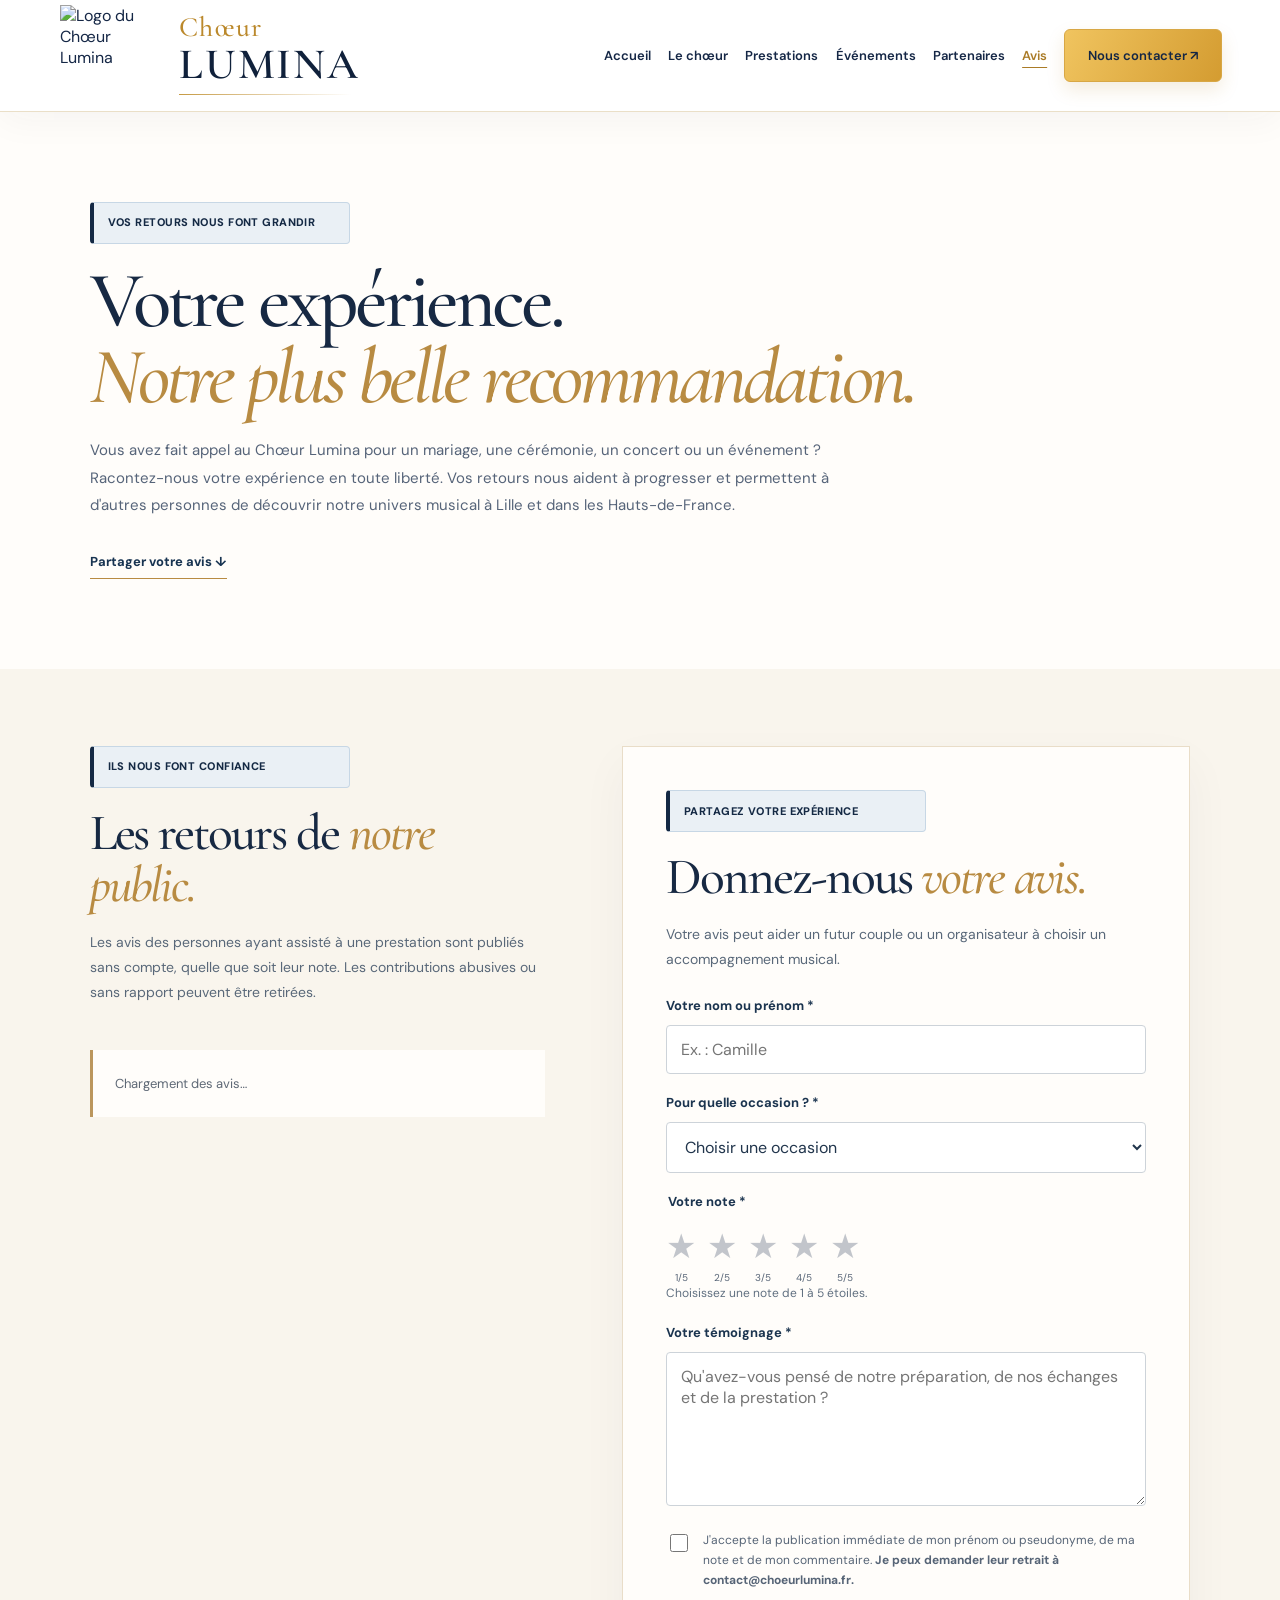
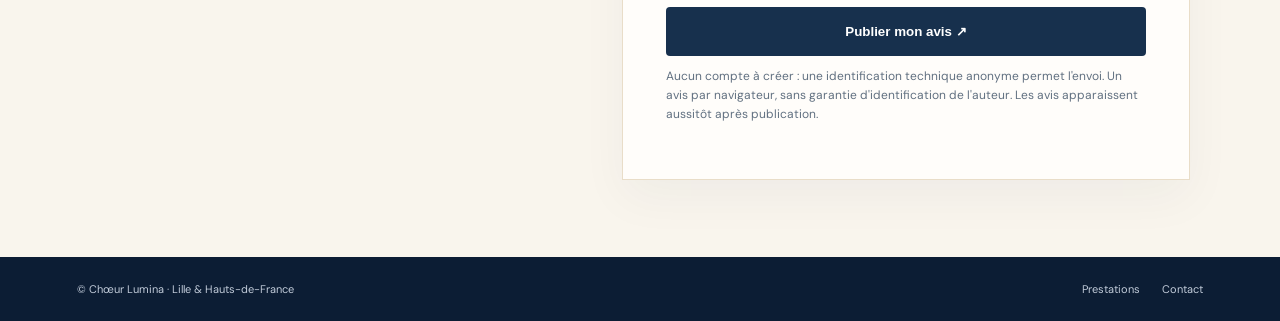
==== commit edb1431d: "Harmonize reviews typography with site fonts and section labels" ====
--- a/avis/index.html
+++ b/avis/index.html
@@ -7,9 +7,13 @@
   <meta name="description" content="Vous avez assisté à une prestation du Chœur Lumina à Lille ? Partagez librement votre avis, votre note et votre expérience lors d'un mariage, concert ou cérémonie.">
   <title>Avis et témoignages | Chœur Lumina à Lille</title>
   <link rel="canonical" href="https://choeurlumina.fr/avis/">
+  <link rel="preconnect" href="https://fonts.googleapis.com">
+  <link rel="preconnect" href="https://fonts.gstatic.com" crossorigin>
+  <link href="https://fonts.googleapis.com/css2?family=Cormorant+Garamond:ital,wght@0,400;0,500;0,600;1,500;1,600&family=DM+Sans:wght@400;500;600;700&display=swap" rel="stylesheet">
   <link rel="stylesheet" href="/prestations.css?v=20261103-01">
   <link rel="stylesheet" href="/site-header.css?v=20261008-09">
-  <link rel="stylesheet" href="/avis/avis.css?v=20261103-01">
+  <link rel="stylesheet" href="/section-labels.css?v=20261008-17">
+  <link rel="stylesheet" href="/avis/avis.css?v=20261104-01">
 </head>
 <body>
 <header class="site-header">
@@ -70,7 +74,7 @@
   </section>
 </main>
 <footer class="footer"><span>© Chœur Lumina · Lille & Hauts-de-France</span><div><a href="/prestations/">Prestations</a><a href="/contact/">Contact</a></div></footer>
-<script src="/avis/firebase-config.js?v=20261103-01"></script>
-<script type="module" src="/avis/avis.js?v=20261103-03"></script>
+<script src="/avis/firebase-config.js?v=20261103-06"></script>
+<script type="module" src="/avis/avis.js?v=20261103-05"></script>
 </body>
 </html>
--- a/section-labels.css
+++ b/section-labels.css
@@ -0,0 +1,49 @@
+/* Composant commun des étiquettes de rubrique du Chœur Lumina.
+   Même géométrie sur "Le Chœur" et "Prestations", sans différence
+   entre les paragraphes habituels et ceux situés dans un encadré. */
+main .section-kicker,
+main .intro-copy>p.section-kicker,
+main .invitation p.section-kicker.section-kicker-dark,
+main .invite p.section-kicker.section-kicker-dark {
+  box-sizing:border-box;
+  display:inline-flex;
+  flex-direction:row;
+  align-items:center;
+  justify-content:flex-start;
+  flex-wrap:nowrap;
+  width:260px;
+  min-width:0;
+  max-width:100%;
+  height:42px;
+  min-height:42px;
+  max-height:42px;
+  margin:0 0 19px;
+  padding:0 14px;
+  border:1px solid #c7d7e5;
+  border-left:4px solid #142944;
+  border-radius:4px;
+  background:#eaf0f5;
+  color:#142944;
+  font:800 11px/1.2 "DM Sans",Arial,sans-serif;
+  letter-spacing:.04em;
+  text-align:left;
+  white-space:nowrap;
+  opacity:1;
+}
+main .section-kicker.section-kicker-dark,
+main .invitation p.section-kicker.section-kicker-dark,
+main .invite p.section-kicker.section-kicker-dark{
+  border-left-color:#c79b52;
+  color:#142944;
+  background:#f4f7fa;
+}
+@media(max-width:390px){
+ main .section-kicker,
+ main .intro-copy>p.section-kicker,
+ main .invitation p.section-kicker.section-kicker-dark,
+ main .invite p.section-kicker.section-kicker-dark{
+   width:min(260px,100%);
+   font-size:10px;
+   letter-spacing:.02em;
+ }
+}
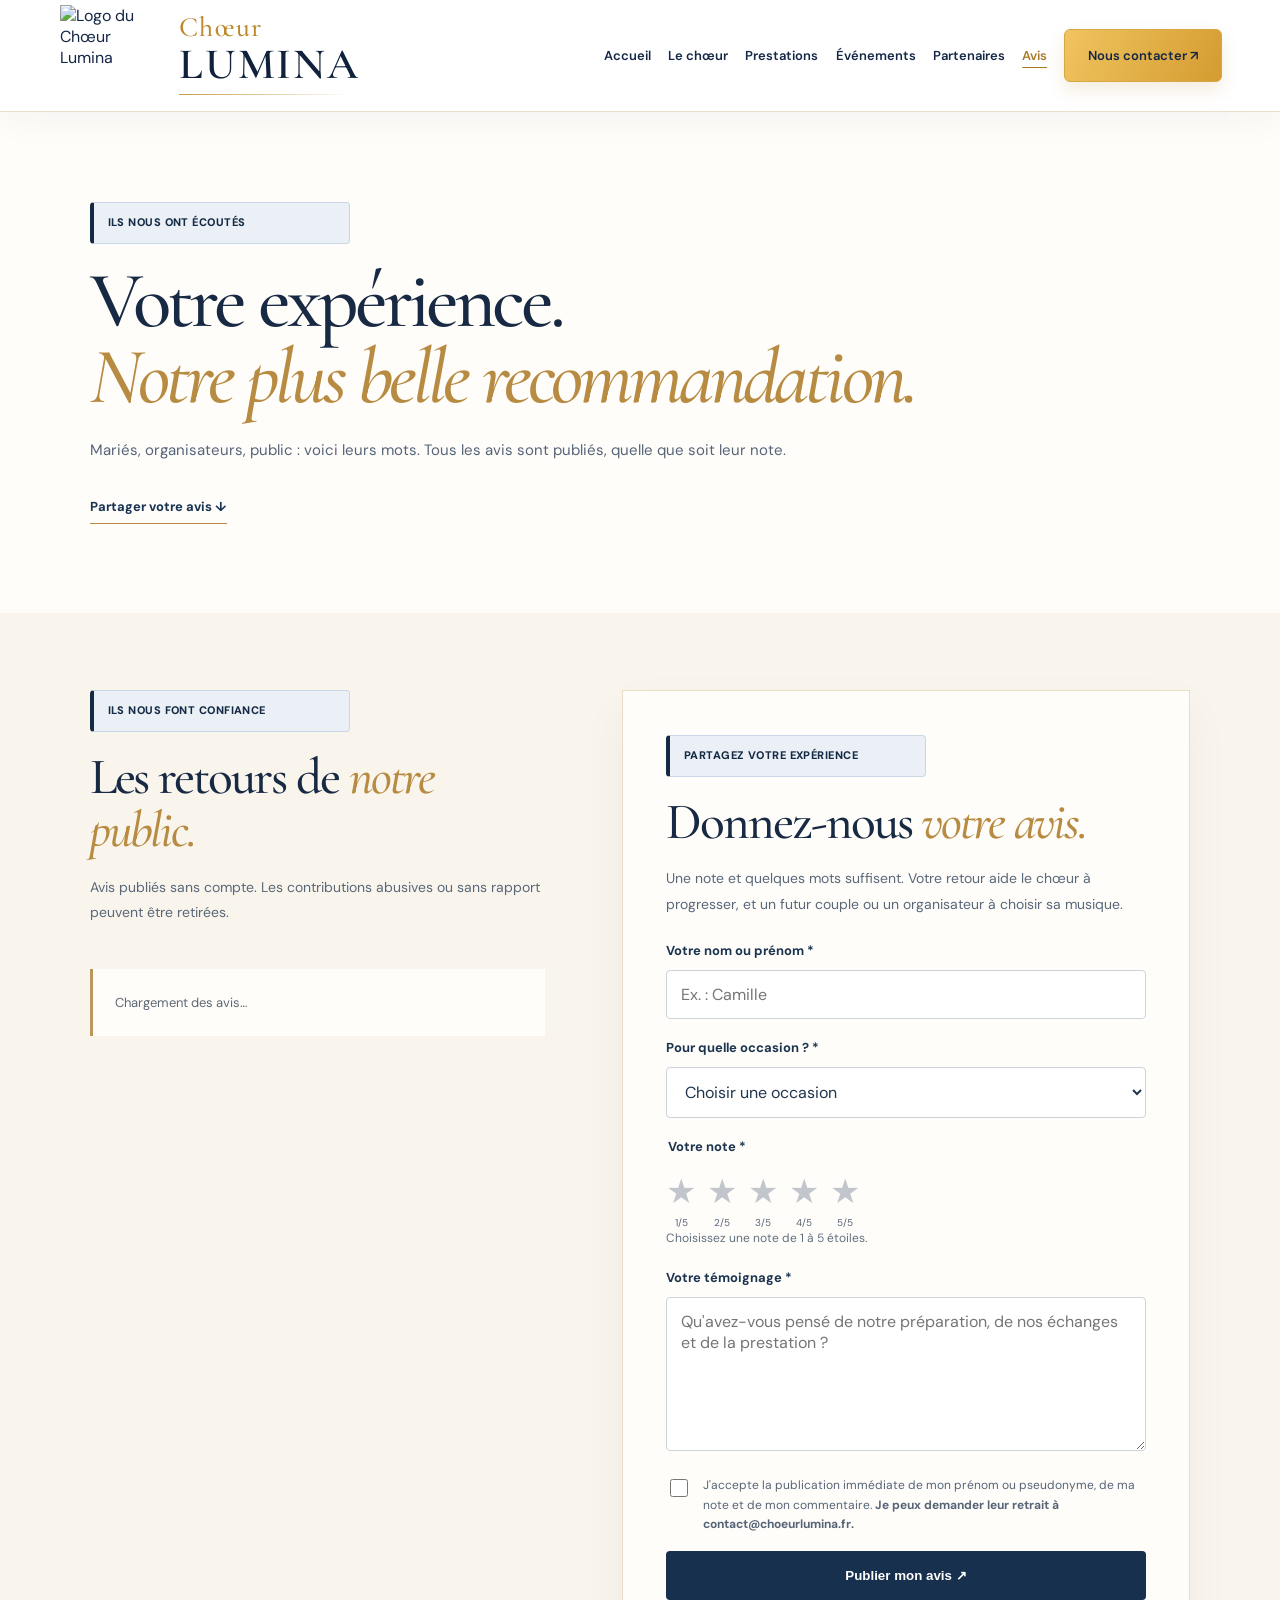
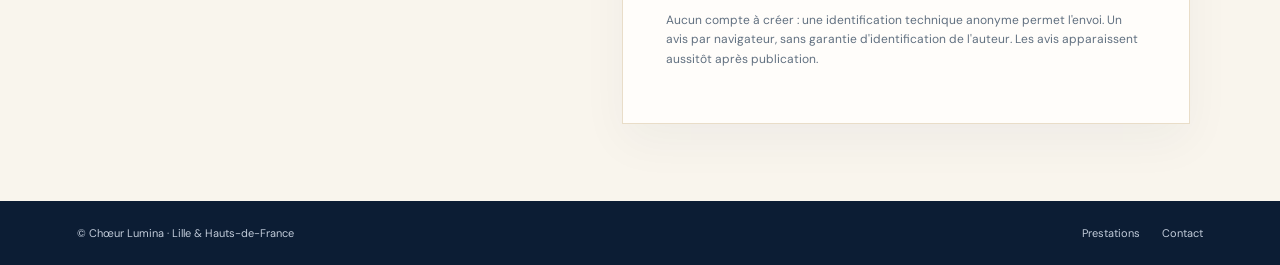
==== commit 5d402228: "Refresh avis/index.html with revised visitor-facing content" ====
--- a/avis/index.html
+++ b/avis/index.html
@@ -28,22 +28,22 @@
 </header>
 <main>
   <section class="avis-hero">
-    <p class="section-kicker">VOS RETOURS NOUS FONT GRANDIR</p>
+    <p class="section-kicker">ILS NOUS ONT ÉCOUTÉS</p>
     <h1>Votre expérience.<br><em>Notre plus belle recommandation.</em></h1>
-    <p>Vous avez fait appel au Chœur Lumina pour un mariage, une cérémonie, un concert ou un événement ? Racontez-nous votre expérience en toute liberté. Vos retours nous aident à progresser et permettent à d'autres personnes de découvrir notre univers musical à Lille et dans les Hauts-de-France.</p>
+    <p>Mariés, organisateurs, public : voici leurs mots. Tous les avis sont publiés, quelle que soit leur note.</p>
     <a class="avis-jump" href="#donner-avis">Partager votre avis ↓</a>
   </section>
   <section class="avis-content" aria-labelledby="avis-title">
     <div class="avis-intro">
       <p class="section-kicker">ILS NOUS FONT CONFIANCE</p>
       <h2 id="avis-title">Les retours de <em>notre public.</em></h2>
-      <p>Les avis des personnes ayant assisté à une prestation sont publiés sans compte, quelle que soit leur note. Les contributions abusives ou sans rapport peuvent être retirées.</p>
+      <p>Avis publiés sans compte. Les contributions abusives ou sans rapport peuvent être retirées.</p>
       <div class="avis-summary" id="reviews-summary" hidden><strong id="reviews-average">—</strong><span><span class="avis-summary-stars">★★★★★</span><small id="reviews-count"></small></span></div><div id="reviews-list" class="reviews-list"><p class="avis-empty">Chargement des avis…</p></div>
     </div>
     <div class="avis-form-panel" id="donner-avis">
       <p class="section-kicker">PARTAGEZ VOTRE EXPÉRIENCE</p>
       <h2>Donnez-nous <em>votre avis.</em></h2>
-      <p class="avis-lead">Votre avis peut aider un futur couple ou un organisateur à choisir un accompagnement musical.</p>
+      <p class="avis-lead">Une note et quelques mots suffisent. Votre retour aide le chœur à progresser, et un futur couple ou un organisateur à choisir sa musique.</p>
       <form id="review-form">
         <label for="review-name">Votre nom ou prénom <span aria-hidden="true">*</span></label>
         <input id="review-name" name="name" maxlength="100" autocomplete="name" placeholder="Ex. : Camille" required>
